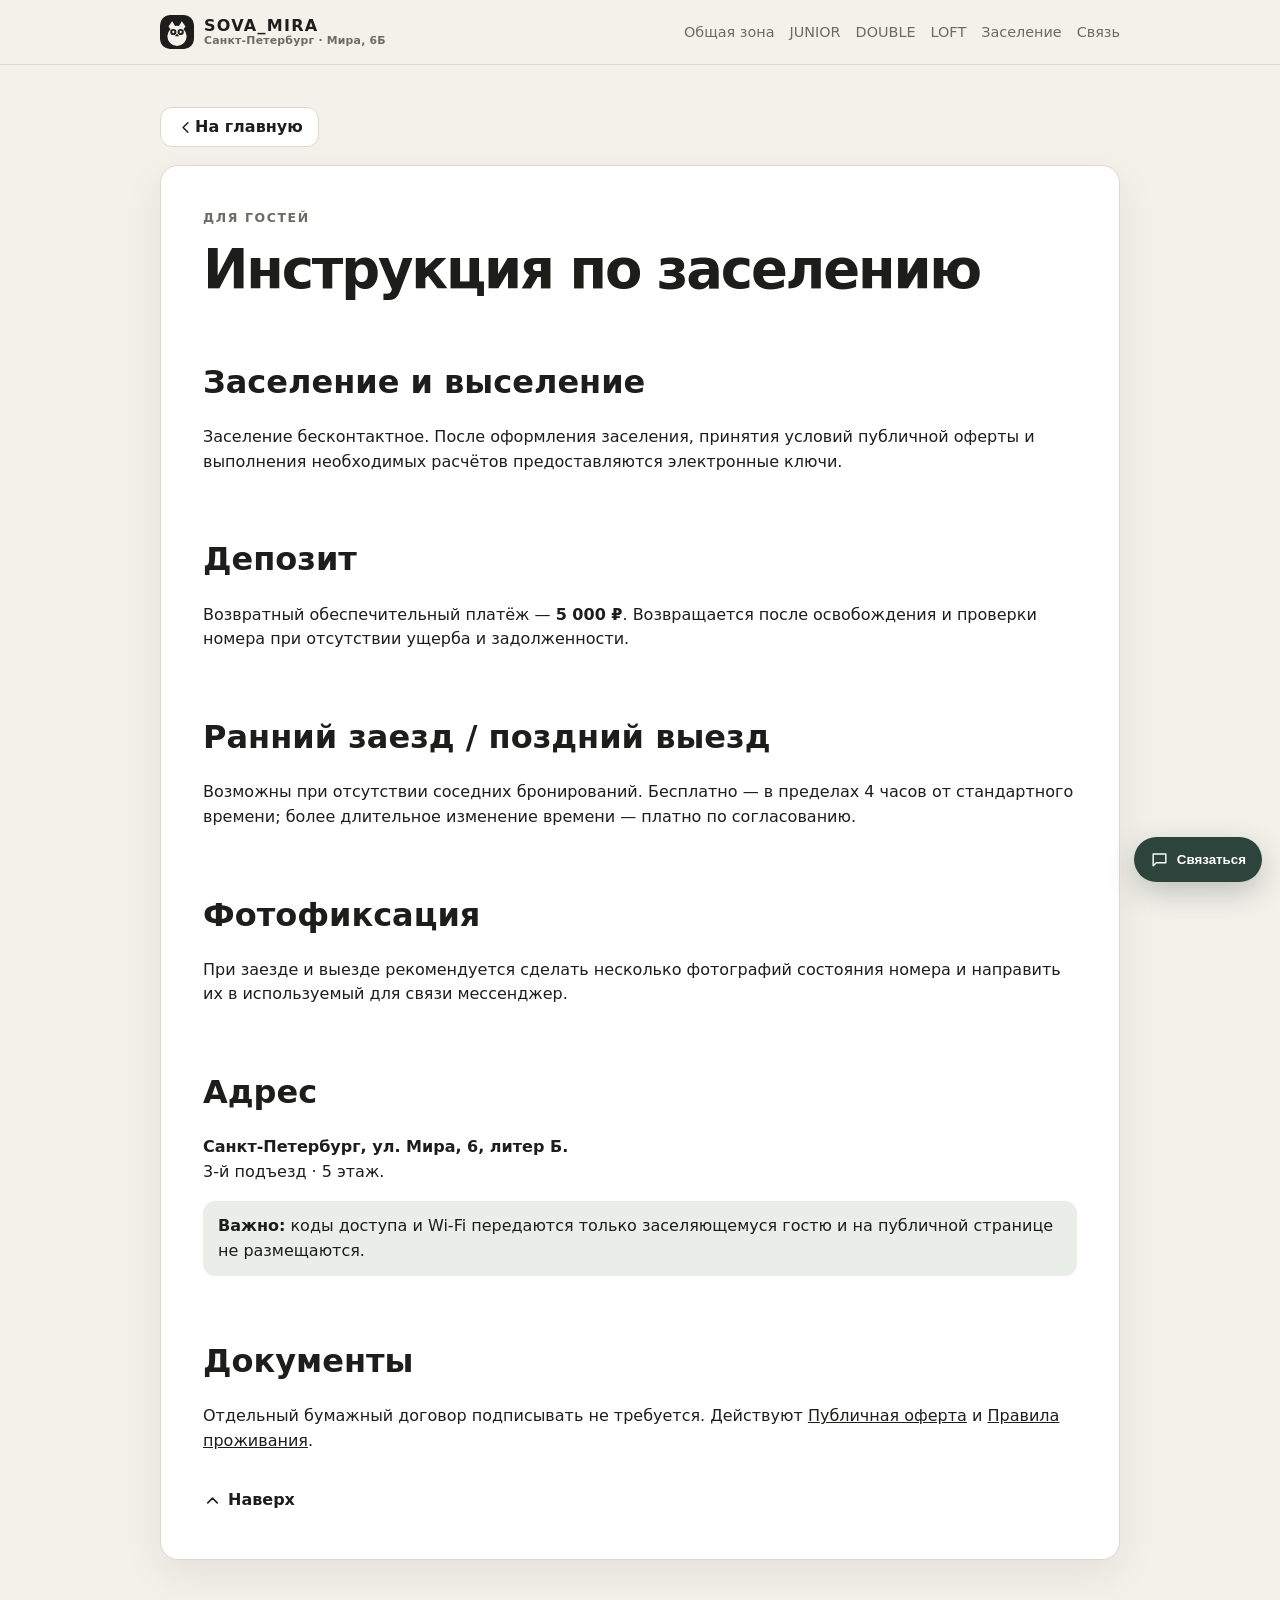
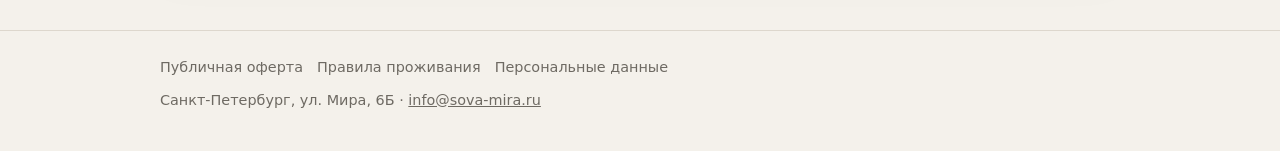
==== checkin/index.html @ 156032dc "Публикация последней версии сайта SITE4" ====
<!doctype html><html lang="ru"><head><meta charset="utf-8"><meta name="viewport" content="width=device-width,initial-scale=1"><title>Инструкция по заселению — SOVA_MIRA</title><link rel="stylesheet" href="/assets/styles.css"><link rel="icon" href="/favicon.svg" type="image/svg+xml"></head><body><header><div class="wrap nav">
<a class="brand" href="/"><img src="/assets/logo.svg" alt="SOVA_MIRA"><span class="brand-copy"><span>SOVA_MIRA</span><small>Санкт-Петербург · Мира, 6Б</small></span></a>
<button class="nav-toggle" aria-label="Меню"><span class="icon"><svg viewBox="0 0 24 24" aria-hidden="true"><path d="M4 7h16M4 12h16M4 17h16" fill="none" stroke="currentColor" stroke-width="1.9" stroke-linecap="round"/></svg></span></button>
<nav>
<a href="/common/">Общая зона</a><a href="/junior/">JUNIOR</a><a href="/double/">DOUBLE</a><a href="/loft/">LOFT</a><a href="/checkin/">Заселение</a><a href="/#contact">Связь</a>
</nav></div></header><main><div class="wrap"><div class="room-actions"><a class="btn" href="/"><span class="icon"><svg viewBox="0 0 24 24" aria-hidden="true"><path d="M15 18 9 12l6-6" fill="none" stroke="currentColor" stroke-width="1.9" stroke-linecap="round" stroke-linejoin="round"/></svg></span> На главную</a></div><article class="doc" id="top"><div class="kicker">Для гостей</div><h1>Инструкция по заселению</h1>
<h2 id="sec-1">Заселение и выселение</h2><p>Заселение бесконтактное. После оформления заселения, принятия условий публичной оферты и выполнения необходимых расчётов предоставляются электронные ключи.</p>
<h2 id="sec-2">Депозит</h2><p>Возвратный обеспечительный платёж — <strong>5 000 ₽</strong>. Возвращается после освобождения и проверки номера при отсутствии ущерба и задолженности.</p>
<h2 id="sec-3">Ранний заезд / поздний выезд</h2><p>Возможны при отсутствии соседних бронирований. Бесплатно — в пределах 4 часов от стандартного времени; более длительное изменение времени — платно по согласованию.</p>
<h2 id="sec-4">Фотофиксация</h2><p>При заезде и выезде рекомендуется сделать несколько фотографий состояния номера и направить их в используемый для связи мессенджер.</p>
<h2 id="sec-5">Адрес</h2><p><strong>Санкт-Петербург, ул. Мира, 6, литер Б.</strong><br>3-й подъезд · 5 этаж.</p>
<div class="note"><strong>Важно:</strong> коды доступа и Wi‑Fi передаются только заселяющемуся гостю и на публичной странице не размещаются.</div>
<h2 id="sec-6">Документы</h2><p>Отдельный бумажный договор подписывать не требуется. Действуют <a href="/oferta/">Публичная оферта</a> и <a href="/rules/">Правила проживания</a>.</p><a class="back-top" href="#top"><span class="icon"><svg viewBox="0 0 24 24" aria-hidden="true"><path d="m6 15 6-6 6 6" fill="none" stroke="currentColor" stroke-width="1.9" stroke-linecap="round" stroke-linejoin="round"/></svg></span> Наверх</a></article></div></main><footer><div class="wrap"><div class="footer-links"><a href="/oferta/">Публичная оферта</a><a href="/rules/">Правила проживания</a><a href="/privacy/">Персональные данные</a></div><div>Санкт-Петербург, ул. Мира, 6Б · <a href="mailto:info@sova-mira.ru">info@sova-mira.ru</a></div></div></footer><div class="floating-contact">
<div class="contact-pop">
<a href="tel:+79219409871">MAX / звонок</a>
<a href="tg://resolve?phone=79219409871">Telegram</a>
<a href="https://wa.me/79219409871" target="_blank" rel="noopener">WhatsApp</a>
<a href="sms:+79219409871">SMS</a>
<a href="mailto:info@sova-mira.ru">E-mail</a>
</div>
<button type="button" data-contact-toggle><span class="icon"><svg viewBox="0 0 24 24" aria-hidden="true"><path d="M4 5h16v11H8l-4 4z" fill="none" stroke="currentColor" stroke-width="1.8" stroke-linejoin="round"/></svg></span> Связаться</button>
</div><script src="/assets/site.js"></script></body></html>
---- assets/styles.css ----
:root{--bg:#f4f1eb;--paper:#fff;--text:#1d1d1b;--muted:#6e6a63;--line:#ddd7cd;--accent:#2c443c;--soft:#e9eee9;--shadow:0 14px 40px rgba(36,31,25,.08)}
*{box-sizing:border-box}html{scroll-behavior:smooth}body{margin:0;background:var(--bg);color:var(--text);font-family:Inter,system-ui,-apple-system,BlinkMacSystemFont,"Segoe UI",Arial,sans-serif;line-height:1.55}
a{color:inherit}.wrap{width:min(960px,calc(100% - 28px));margin:auto}header{position:sticky;top:0;z-index:30;border-bottom:1px solid rgba(221,215,205,.9);background:rgba(244,241,235,.94);backdrop-filter:blur(12px)}
.nav{min-height:64px;display:flex;align-items:center;justify-content:space-between;gap:20px}.brand{text-decoration:none;font-weight:850;letter-spacing:.09em}nav{display:flex;gap:15px;flex-wrap:wrap}nav a{text-decoration:none;color:var(--muted);font-size:.9rem}
main{padding:42px 0 70px}.hero{padding:22px 0 28px}.kicker{text-transform:uppercase;letter-spacing:.13em;font-size:.78rem;font-weight:800;color:var(--muted)}h1{font-size:clamp(2.25rem,7vw,4.7rem);line-height:1;margin:.28em 0 .25em;letter-spacing:-.04em}h2{font-size:clamp(1.35rem,3vw,2rem);margin:0 0 .55em}.lead{max-width:720px;color:var(--muted);font-size:1.08rem}
.panel{background:var(--paper);border:1px solid var(--line);border-radius:18px;box-shadow:var(--shadow);padding:22px}.grid{display:grid;grid-template-columns:repeat(2,1fr);gap:14px}.link-card{display:flex;justify-content:space-between;align-items:center;gap:16px;text-decoration:none;background:var(--paper);border:1px solid var(--line);padding:18px 19px;border-radius:15px;box-shadow:0 8px 24px rgba(36,31,25,.05)}
.link-card small{display:block;color:var(--muted);margin-top:3px}.arrow{font-size:1.3rem;color:var(--muted)}.section{margin-top:28px}.contacts{display:flex;gap:10px;flex-wrap:wrap;margin-top:14px}.btn{display:inline-flex;align-items:center;justify-content:center;min-height:44px;padding:0 15px;border-radius:12px;border:1px solid var(--line);background:var(--paper);text-decoration:none;font-weight:750}.btn.primary{background:var(--accent);color:#fff;border-color:var(--accent)}.muted{color:var(--muted)}.note{padding:13px 15px;background:var(--soft);border-radius:12px;margin-top:16px}
.facts{display:flex;flex-wrap:wrap;gap:8px;margin:14px 0 22px}.fact{background:var(--soft);padding:7px 10px;border-radius:999px;font-size:.88rem}.gallery{display:grid;grid-template-columns:repeat(3,1fr);gap:10px}.gallery a{display:block;overflow:hidden;border-radius:13px;background:#ddd;aspect-ratio:4/3}.gallery img{width:100%;height:100%;object-fit:cover;display:block}.gallery a:first-child{grid-column:span 2;grid-row:span 2}.details{margin-top:26px}.doc{background:var(--paper);border:1px solid var(--line);border-radius:18px;padding:clamp(20px,4vw,42px);box-shadow:var(--shadow)}.doc h1{font-size:clamp(2rem,6vw,3.4rem)}.doc h2{margin-top:1.9em}.doc p{margin:.6em 0}
footer{border-top:1px solid var(--line);padding:25px 0 40px;color:var(--muted);font-size:.9rem}.footer-links{display:flex;gap:14px;flex-wrap:wrap;margin-bottom:10px}.footer-links a{text-decoration:none}
@media(max-width:720px){.nav{align-items:flex-start;flex-direction:column;padding:14px 0}nav{gap:11px}main{padding-top:26px}.grid{grid-template-columns:1fr}.gallery{grid-template-columns:repeat(2,1fr)}.gallery a:first-child{grid-column:span 2;grid-row:span 1;aspect-ratio:16/10}}


/* --- UI polish v2 --- */
.brand{display:flex;align-items:center;gap:10px}
.brand img{width:34px;height:34px;border-radius:10px;display:block}
.brand-copy{display:flex;flex-direction:column;line-height:1.02}
.brand-copy span:first-child{font-weight:850;letter-spacing:.08em}
.brand-copy small{font-size:.68rem;letter-spacing:.02em;color:var(--muted);font-weight:600}
.icon{width:19px;height:19px;display:inline-flex;vertical-align:-4px;flex:0 0 auto}
.icon svg{width:100%;height:100%;display:block}
.nav-toggle{display:none;border:1px solid var(--line);background:var(--paper);border-radius:10px;width:42px;height:42px;align-items:center;justify-content:center;color:var(--text)}
.thumb-card{display:grid;grid-template-columns:88px 1fr auto;align-items:center;gap:14px;padding:10px 14px}
.thumb-card img{width:88px;height:66px;object-fit:cover;border-radius:11px;display:block}
.quick-title{display:flex;align-items:center;gap:8px}
.fact{display:inline-flex;align-items:center;gap:7px}
.room-actions{display:flex;gap:10px;flex-wrap:wrap;margin:0 0 18px}
.room-actions .btn{min-height:40px}
.map-link{display:inline-flex;gap:8px;align-items:center;font-weight:700;text-decoration:none}
.gallery-preview{display:grid;grid-template-columns:2fr 1fr 1fr;grid-auto-rows:190px;gap:10px}
.gallery-preview a{overflow:hidden;border-radius:14px;background:#ddd;position:relative}
.gallery-preview a:first-child{grid-row:span 2}
.gallery-preview img{width:100%;height:100%;object-fit:cover;display:block}
.gallery-preview .more{position:absolute;right:10px;bottom:10px;background:rgba(0,0,0,.68);color:white;padding:7px 10px;border-radius:999px;font-size:.85rem;font-weight:750}
.lightbox{position:fixed;inset:0;background:rgba(12,12,12,.94);z-index:200;display:none;align-items:center;justify-content:center;padding:24px}
.lightbox.open{display:flex}
.lightbox img{max-width:min(92vw,1500px);max-height:84vh;object-fit:contain}
.lightbox-btn{position:absolute;border:0;background:rgba(255,255,255,.12);color:#fff;width:46px;height:46px;border-radius:50%;display:flex;align-items:center;justify-content:center;font-size:1.4rem}
.lightbox-close{top:18px;right:18px}
.lightbox-prev{left:18px;top:50%;transform:translateY(-50%)}
.lightbox-next{right:18px;top:50%;transform:translateY(-50%)}
.lightbox-count{position:absolute;bottom:18px;left:50%;transform:translateX(-50%);color:#fff;font-size:.9rem;background:rgba(255,255,255,.1);padding:7px 10px;border-radius:999px}
.floating-contact{position:fixed;right:18px;bottom:18px;z-index:90}
.floating-contact>button{border:0;background:var(--accent);color:white;border-radius:999px;padding:13px 16px;font-weight:800;box-shadow:0 10px 30px rgba(46,68,60,.28);display:flex;align-items:center;gap:8px}
.contact-pop{position:absolute;right:0;bottom:58px;display:none;background:var(--paper);border:1px solid var(--line);border-radius:15px;padding:10px;box-shadow:var(--shadow);min-width:180px}
.contact-pop.open{display:grid;gap:7px}
.contact-pop a{text-decoration:none;padding:9px 10px;border-radius:9px}
.contact-pop a:hover{background:var(--soft)}
.legal-toc{display:flex;gap:8px;flex-wrap:wrap;margin:14px 0 24px}
.legal-toc a{font-size:.86rem;text-decoration:none;background:var(--soft);padding:7px 10px;border-radius:999px}
.back-top{display:inline-flex;align-items:center;gap:6px;margin-top:24px;text-decoration:none;font-weight:750}
.logo-hero{display:flex;align-items:center;gap:14px}
.logo-hero img{width:58px;height:58px;border-radius:16px}
@media(max-width:720px){
  .nav{flex-direction:row;align-items:center;padding:12px 0}
  .nav-toggle{display:flex}
  nav{position:absolute;left:15px;right:15px;top:68px;display:none;flex-direction:column;background:var(--paper);border:1px solid var(--line);border-radius:14px;padding:12px;box-shadow:var(--shadow)}
  nav.open{display:flex}
  .brand-copy small{display:none}
  .thumb-card{grid-template-columns:74px 1fr auto}
  .thumb-card img{width:74px;height:58px}
  .gallery-preview{grid-template-columns:1fr 1fr;grid-auto-rows:150px}
  .gallery-preview a:first-child{grid-column:span 2;grid-row:auto;height:220px}
  .floating-contact{right:12px;bottom:12px}
  .lightbox-prev{left:8px}.lightbox-next{right:8px}
}
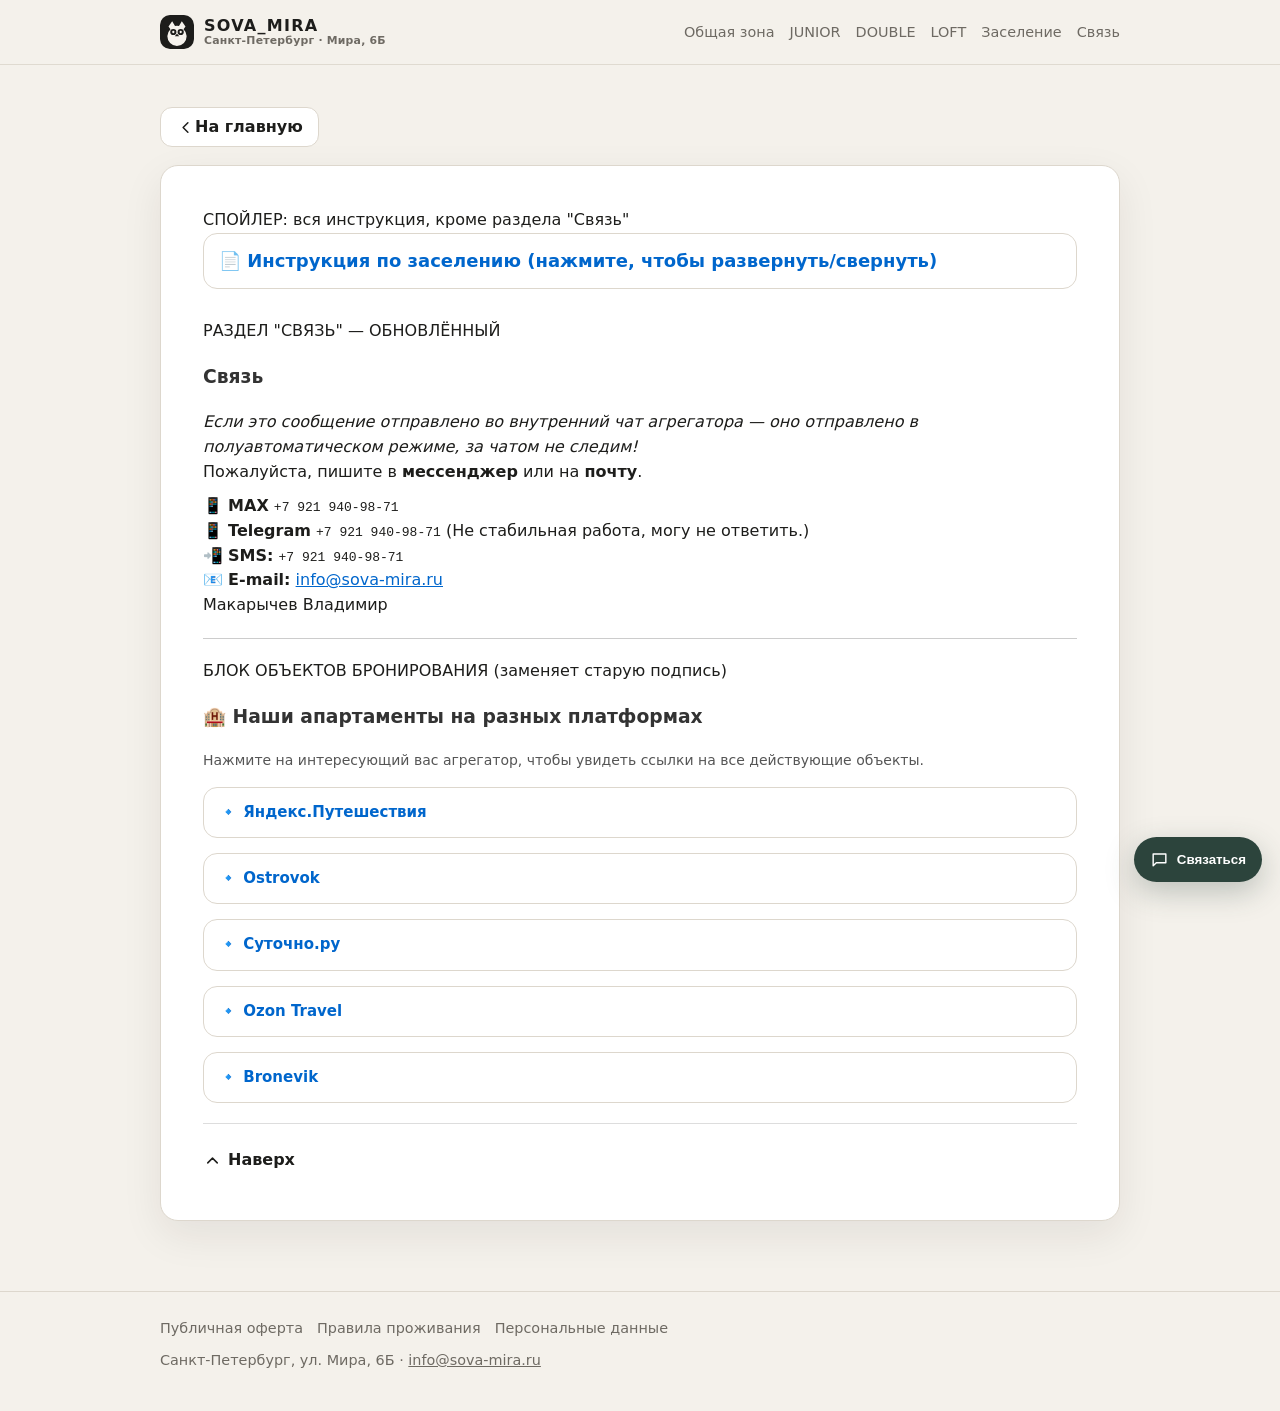
==== commit d0c27434: "Публикация SITE5" ====
--- a/checkin/index.html
+++ b/checkin/index.html
@@ -1,22 +1,131 @@
-<!doctype html><html lang="ru"><head><meta charset="utf-8"><meta name="viewport" content="width=device-width,initial-scale=1"><title>Инструкция по заселению — SOVA_MIRA</title><link rel="stylesheet" href="/assets/styles.css"><link rel="icon" href="/favicon.svg" type="image/svg+xml"></head><body><header><div class="wrap nav">
-<a class="brand" href="/"><img src="/assets/logo.svg" alt="SOVA_MIRA"><span class="brand-copy"><span>SOVA_MIRA</span><small>Санкт-Петербург · Мира, 6Б</small></span></a>
-<button class="nav-toggle" aria-label="Меню"><span class="icon"><svg viewBox="0 0 24 24" aria-hidden="true"><path d="M4 7h16M4 12h16M4 17h16" fill="none" stroke="currentColor" stroke-width="1.9" stroke-linecap="round"/></svg></span></button>
+<!DOCTYPE html>
+<html lang="ru"><head><meta charset="utf-8"/><meta content="width=device-width,initial-scale=1" name="viewport"/><title>Инструкция по заселению — SOVA_MIRA</title><link href="/assets/styles.css" rel="stylesheet"/><link href="/favicon.svg" rel="icon" type="image/svg+xml"/></head><body><header><div class="wrap nav">
+<a class="brand" href="/"><img alt="SOVA_MIRA" src="/assets/logo.svg"/><span class="brand-copy"><span>SOVA_MIRA</span><small>Санкт-Петербург · Мира, 6Б</small></span></a>
+<button aria-label="Меню" class="nav-toggle"><span class="icon"><svg aria-hidden="true" viewbox="0 0 24 24"><path d="M4 7h16M4 12h16M4 17h16" fill="none" stroke="currentColor" stroke-linecap="round" stroke-width="1.9"></path></svg></span></button>
 <nav>
 <a href="/common/">Общая зона</a><a href="/junior/">JUNIOR</a><a href="/double/">DOUBLE</a><a href="/loft/">LOFT</a><a href="/checkin/">Заселение</a><a href="/#contact">Связь</a>
-</nav></div></header><main><div class="wrap"><div class="room-actions"><a class="btn" href="/"><span class="icon"><svg viewBox="0 0 24 24" aria-hidden="true"><path d="M15 18 9 12l6-6" fill="none" stroke="currentColor" stroke-width="1.9" stroke-linecap="round" stroke-linejoin="round"/></svg></span> На главную</a></div><article class="doc" id="top"><div class="kicker">Для гостей</div><h1>Инструкция по заселению</h1>
-<h2 id="sec-1">Заселение и выселение</h2><p>Заселение бесконтактное. После оформления заселения, принятия условий публичной оферты и выполнения необходимых расчётов предоставляются электронные ключи.</p>
-<h2 id="sec-2">Депозит</h2><p>Возвратный обеспечительный платёж — <strong>5 000 ₽</strong>. Возвращается после освобождения и проверки номера при отсутствии ущерба и задолженности.</p>
-<h2 id="sec-3">Ранний заезд / поздний выезд</h2><p>Возможны при отсутствии соседних бронирований. Бесплатно — в пределах 4 часов от стандартного времени; более длительное изменение времени — платно по согласованию.</p>
-<h2 id="sec-4">Фотофиксация</h2><p>При заезде и выезде рекомендуется сделать несколько фотографий состояния номера и направить их в используемый для связи мессенджер.</p>
-<h2 id="sec-5">Адрес</h2><p><strong>Санкт-Петербург, ул. Мира, 6, литер Б.</strong><br>3-й подъезд · 5 этаж.</p>
-<div class="note"><strong>Важно:</strong> коды доступа и Wi‑Fi передаются только заселяющемуся гостю и на публичной странице не размещаются.</div>
-<h2 id="sec-6">Документы</h2><p>Отдельный бумажный договор подписывать не требуется. Действуют <a href="/oferta/">Публичная оферта</a> и <a href="/rules/">Правила проживания</a>.</p><a class="back-top" href="#top"><span class="icon"><svg viewBox="0 0 24 24" aria-hidden="true"><path d="m6 15 6-6 6 6" fill="none" stroke="currentColor" stroke-width="1.9" stroke-linecap="round" stroke-linejoin="round"/></svg></span> Наверх</a></article></div></main><footer><div class="wrap"><div class="footer-links"><a href="/oferta/">Публичная оферта</a><a href="/rules/">Правила проживания</a><a href="/privacy/">Персональные данные</a></div><div>Санкт-Петербург, ул. Мира, 6Б · <a href="mailto:info@sova-mira.ru">info@sova-mira.ru</a></div></div></footer><div class="floating-contact">
+</nav></div></header><main><div class="wrap"><div class="room-actions">
+<a class="btn" href="/">
+<span class="icon"><svg aria-hidden="true" viewbox="0 0 24 24"><path d="M15 18 9 12l6-6" fill="none" stroke="currentColor" stroke-linecap="round" stroke-linejoin="round" stroke-width="1.9"></path></svg></span>
+    На главную
+  </a>
+</div><article class="doc canonical-instruction" id="top">
+ СПОЙЛЕР: вся инструкция, кроме раздела "Связь" 
+<details style="margin-bottom: 30px;">
+<summary style="font-size: 18px; font-weight: bold; cursor: pointer; color: #0066cc;">📄 Инструкция по заселению (нажмите, чтобы развернуть/свернуть)</summary>
+<div style="margin-top: 20px;">
+<h2 style="color: #333;">Инструкция по заселению</h2>
+<p><strong>Добрый день.</strong><br/>Для оформления заселения необходимы данные Нанимателя: Ф.И.О., серия и номер паспорта, дата выдачи, а также мобильный телефон для привязки электронных ключей.<br/>Отдельный бумажный договор подписывать не требуется. Условия краткосрочного найма оформлены в виде публичной оферты.</p>
+<h3 style="color: #333;">Заселение / выселение</h3>
+<p>Бесконтактно. После оформления заселения, принятия условий публичной оферты и выполнения необходимых расчётов вам предоставляется набор электронных ключей к электронным замкам, после чего вы самостоятельно заселяетесь / живёте / выселяетесь.</p>
+<h3 style="color: #333;">Депозит и оплата</h3>
+<p>В договоре прописан депозит <strong>5 000 руб.</strong> Он переводится на карту Сбербанка при заселении и возвращается после уборки номера (как правило, на следующий день).</p>
+<p><strong>Карта Сбербанка для оплаты депозита и проживания (если не оплачено):</strong><br/>
+<code style="background: #f4f4f4; padding: 4px 6px; font-size: 16px;">2202 2082 6195 1793</code><br/>
+    Получатель: <strong>Макарычев Владимир Михайлович</strong></p><p style="background:#fff4e5; border-left:4px solid #d97706; padding:10px 12px; margin:16px 0;"><strong>Важно:</strong> в помещении строго запрещены шумные вечеринки, нахождение несогласованных посетителей, курение, кальяны, крепкий алкоголь и любые животные. Полные правила: <a href="https://sova-mira.ru/rules/" target="_blank">sova-mira.ru/rules/</a></p>
+<h3 style="color: #333;">Раннее заселение / позднее выселение</h3>
+<ul>
+<li><strong>Раннее заселение</strong> – бесплатно, если заезд происходит <strong>не ранее чем за 4 часа</strong> до обычного времени заселения. При более раннем заезде – платно.</li>
+<li><strong>Позднее выселение</strong> – бесплатно, если выезд происходит <strong>не позднее чем через 4 часа</strong> после обычного времени выселения. При более позднем – платно.</li>
+<li>Бесплатная услуга возможна только если номер свободен (нет брони до / после).</li>
+</ul>
+<h3 style="color: #333;">Что есть в номере</h3>
+<p>Мини-бар, фен, отпариватель, электрическая сушилка для обуви, увлажнитель, электросушка для полотенец, часы, кондиционер, телевизор, фумигатор, набор для шитья, ложка для обуви, пара плечиков для одежды, пара зонтов.</p>
+<h3 style="color: #333;">Wi‑Fi</h3>
+<ul>
+<li><strong>SOVA_MIRA</strong> — пароль: <code>sosiska0</code></li>
+<li><strong>SOVA_MIRA_5G</strong> (5 ГГц, на случай глушения сигнала; актуально в праздники и массовые мероприятия) — пароль: <code>sosiska1</code></li>
+</ul>
+<h3 style="color: #333;">Фотофиксация номера</h3>
+<p>При заезде и выезде сделайте несколько фотографий состояния номера и пришлите их в этот мессенджер. Мы ведём учёт / фотофиксацию состояния номера.</p>
+<h3 style="color: #333;">Как попасть (адрес и вход)</h3>
+<p><strong>Санкт-Петербург, ул. Мира 6, литер Б.</strong> Отдельно стоящий дом во дворе.<br/>
+    ➜ 3‑й подъезд, домофон <code>76</code> (вызов / автоответ)<br/>
+    ➜ 5 этаж, чёрная металлическая дверь с кодовым замком.</p>
+<p><strong>Правила пользования замком:</strong></p>
+<ul>
+<li>После ввода пароля завершайте его символом <strong>#</strong>.</li>
+<li>Придерживайте входную дверь, чтобы собачка замка успела зайти в затвор.</li>
+<li>После закрытия замок голосом оповещает, что закрыт.</li>
+<li>Кодовый замок-ручка в номер сам блокируется через 120 секунд. Действий по его блокировке не требуется.</li>
+</ul>
+<h3 style="color: #333;">Оферта и правила проживания</h3>
+<p>До получения электронных ключей необходимо ознакомиться с условиями публичной оферты SOVA_MIRA и правилами проживания.<br/><a href="https://sova-mira.ru/oferta/" target="_blank">Публичная оферта</a> · <a href="https://sova-mira.ru/rules/" target="_blank">Правила проживания</a> · <a href="https://sova-mira.ru/privacy/" target="_blank">Политика обработки персональных данных</a><br/>Оплата бронирования / депозита, письменное подтверждение согласия либо фактическое заселение после предоставления ссылки на оферту означает принятие её условий.<br/><strong>Распечатывать, подписывать и фотографировать отдельный договор не требуется.</strong></p>
+<hr style="border: none; border-top: 1px solid #ddd; margin: 20px 0;"/>
+<p style="font-size: 12px; color: #666;">* Эта часть инструкции свёрнута для удобства, но вы можете развернуть её в любой момент.</p>
+</div>
+</details>
+ РАЗДЕЛ "СВЯЗЬ" — ОБНОВЛЁННЫЙ 
+<div style="margin-top: 10px;">
+<h3 style="color: #333;">Связь</h3>
+<p><em>Если это сообщение отправлено во внутренний чат агрегатора — оно отправлено в полуавтоматическом режиме, за чатом не следим!</em><br/>
+  Пожалуйста, пишите в <strong>мессенджер</strong> или на <strong>почту</strong>.</p>
+<p>
+    📱 <strong>MAX</strong> <code>+7 921 940-98-71</code><br/>
+    📱 <strong>Telegram</strong> <code>+7 921 940-98-71</code> (Не стабильная работа, могу не ответить.)<br/>
+    📲 <strong>SMS:</strong> <code>+7 921 940-98-71</code><br/>
+    📧 <strong>E-mail:</strong> <a href="mailto:info@sova-mira.ru" style="color: #0066cc;">info@sova-mira.ru</a><br/>
+    Макарычев Владимир
+  </p>
+<hr style="border: none; border-top: 1px solid #ccc; margin: 20px 0;"/>
+</div>
+ БЛОК ОБЪЕКТОВ БРОНИРОВАНИЯ (заменяет старую подпись) 
+<div style="margin-top: 10px;">
+<h3 style="color: #333;">🏨 Наши апартаменты на разных платформах</h3>
+<p style="font-size: 14px; color: #555; margin-bottom: 15px;">Нажмите на интересующий вас агрегатор, чтобы увидеть ссылки на все действующие объекты.</p>
+<!-- 1. Яндекс.Путешествия -->
+<details style="margin-bottom: 15px;">
+<summary style="font-weight: bold; cursor: pointer; color: #0066cc; font-size: 15px;">🔹 Яндекс.Путешествия</summary>
+<div style="margin-top: 10px; margin-left: 20px;">
+<div style="margin-bottom: 8px;"><a href="https://travel.yandex.ru/hotels/saint-petersburg/sova-mira-uiutnyi-junior/" style="color: #0066cc; text-decoration: underline; font-size: 14px;" target="_blank">Апартаменты Sova_Mira Уютный Junior</a></div>
+<div style="margin-bottom: 8px;"><a href="https://travel.yandex.ru/hotels/saint-petersburg/sova-mira-dvukhkomnatnyi-duble/" style="color: #0066cc; text-decoration: underline; font-size: 14px;" target="_blank">Апартаменты Sova_Mira Двухкомнатный Double</a></div>
+<div style="margin-bottom: 8px;"><a href="https://travel.yandex.ru/hotels/saint-petersburg/sova-mira-dvukh-zonnyi-loft/" style="color: #0066cc; text-decoration: underline; font-size: 14px;" target="_blank">Апартаменты Sova_Mira Двух-зонный Loft</a></div>
+</div>
+</details>
+<!-- 2. Ostrovok -->
+<details style="margin-bottom: 15px;">
+<summary style="font-weight: bold; cursor: pointer; color: #0066cc; font-size: 15px;">🔹 Ostrovok</summary>
+<div style="margin-top: 10px; margin-left: 20px;">
+<div style="margin-bottom: 8px;"><a href="https://ostrovok.ru/hotel/russia/st._petersburg/mid13394141/sova_mira_apartment_1/" style="color: #0066cc; text-decoration: underline; font-size: 14px;" target="_blank">Апартаменты Sova_Mira Уютный Junior</a></div>
+<div style="margin-bottom: 8px;"><a href="https://ostrovok.ru/hotel/russia/st._petersburg/mid13394137/sova_mira_apartment_2/" style="color: #0066cc; text-decoration: underline; font-size: 14px;" target="_blank">Апартаменты Sova_Mira Двухкомнатный Double</a></div>
+<div style="margin-bottom: 8px;"><a href="https://ostrovok.ru/hotel/russia/st._petersburg/mid13126610/sova_mira_mini_hotel/" style="color: #0066cc; text-decoration: underline; font-size: 14px;" target="_blank">Апартаменты Sova_Mira Двух-зонный Loft</a></div>
+</div>
+</details>
+<!-- 3. Суточно.ру -->
+<details style="margin-bottom: 15px;">
+<summary style="font-weight: bold; cursor: pointer; color: #0066cc; font-size: 15px;">🔹 Суточно.ру</summary>
+<div style="margin-top: 10px; margin-left: 20px;">
+<div style="margin-bottom: 8px;"><a href="https://sutochno.ru/front/searchapp/detail/1918949?host_id=12384452&amp;host_device=PC&amp;guest_id=" style="color: #0066cc; text-decoration: underline; font-size: 14px;" target="_blank">Апартаменты Sova_Mira Уютный Junior</a></div>
+<div style="margin-bottom: 8px;"><a href="https://sutochno.ru/front/searchapp/detail/1919019?host_id=12384452&amp;host_device=PC&amp;guest_id=" style="color: #0066cc; text-decoration: underline; font-size: 14px;" target="_blank">Апартаменты Sova_Mira Двухкомнатный Double</a></div>
+<div style="margin-bottom: 8px;"><a href="https://sutochno.ru/front/searchapp/detail/1918983?host_id=12384452&amp;host_device=PC&amp;guest_id=" style="color: #0066cc; text-decoration: underline; font-size: 14px;" target="_blank">Апартаменты Sova_Mira Двух-зонный Loft</a></div>
+</div>
+</details>
+<!-- 4. Ozon Travel -->
+<details style="margin-bottom: 15px;">
+<summary style="font-weight: bold; cursor: pointer; color: #0066cc; font-size: 15px;">🔹 Ozon Travel</summary>
+<div style="margin-top: 10px; margin-left: 20px;">
+<div style="margin-bottom: 8px;"><a href="https://www.ozon.ru/travel/hotels/product/1787957824/" style="color: #0066cc; text-decoration: underline; font-size: 14px;" target="_blank">Апартаменты SOVA_MIRA (общая страница)</a></div>
+</div>
+</details>
+<!-- 5. Bronevik -->
+<details style="margin-bottom: 15px;">
+<summary style="font-weight: bold; cursor: pointer; color: #0066cc; font-size: 15px;">🔹 Bronevik</summary>
+<div style="margin-top: 10px; margin-left: 20px;">
+<div style="margin-bottom: 8px;"><a href="https://bronevik.com/ru/hotel/russia/saint-petersburg/sova-mira" style="color: #0066cc; text-decoration: underline; font-size: 14px;" target="_blank">Апартаменты SOVA_MIRA (общая страница)</a></div>
+</div>
+</details>
+<hr style="border: none; border-top: 1px solid #ddd; margin: 20px 0 0 0;"/>
+</div>
+<a class="back-top" href="#top">
+<span class="icon"><svg aria-hidden="true" viewbox="0 0 24 24"><path d="m6 15 6-6 6 6" fill="none" stroke="currentColor" stroke-linecap="round" stroke-linejoin="round" stroke-width="1.9"></path></svg></span>
+  Наверх
+</a></article></div></main><footer><div class="wrap"><div class="footer-links"><a href="/oferta/">Публичная оферта</a><a href="/rules/">Правила проживания</a><a href="/privacy/">Персональные данные</a></div><div>Санкт-Петербург, ул. Мира, 6Б · <a href="mailto:info@sova-mira.ru">info@sova-mira.ru</a></div></div></footer><div class="floating-contact">
 <div class="contact-pop">
 <a href="tel:+79219409871">MAX / звонок</a>
 <a href="tg://resolve?phone=79219409871">Telegram</a>
-<a href="https://wa.me/79219409871" target="_blank" rel="noopener">WhatsApp</a>
+<a href="https://wa.me/79219409871" rel="noopener" target="_blank">WhatsApp</a>
 <a href="sms:+79219409871">SMS</a>
 <a href="mailto:info@sova-mira.ru">E-mail</a>
 </div>
-<button type="button" data-contact-toggle><span class="icon"><svg viewBox="0 0 24 24" aria-hidden="true"><path d="M4 5h16v11H8l-4 4z" fill="none" stroke="currentColor" stroke-width="1.8" stroke-linejoin="round"/></svg></span> Связаться</button>
+<button data-contact-toggle="" type="button"><span class="icon"><svg aria-hidden="true" viewbox="0 0 24 24"><path d="M4 5h16v11H8l-4 4z" fill="none" stroke="currentColor" stroke-linejoin="round" stroke-width="1.8"></path></svg></span> Связаться</button>
 </div><script src="/assets/site.js"></script></body></html>
--- a/assets/styles.css
+++ b/assets/styles.css
@@ -64,3 +64,14 @@
   .floating-contact{right:12px;bottom:12px}
   .lightbox-prev{left:8px}.lightbox-next{right:8px}
 }
+
+/* Canonical SOVA_MIRA instruction: content is preserved, only presentation changes */
+.canonical-instruction{overflow-wrap:anywhere}
+.canonical-instruction details{border:1px solid var(--line);border-radius:14px;padding:13px 15px;background:#fff}
+.canonical-instruction details+div{margin-top:20px}
+.canonical-instruction summary{list-style:none}
+.canonical-instruction summary::-webkit-details-marker{display:none}
+.canonical-instruction code{overflow-wrap:anywhere}
+.canonical-instruction a{overflow-wrap:anywhere}
+.canonical-instruction h2,.canonical-instruction h3{scroll-margin-top:90px}
+.canonical-instruction details details{margin:12px 0;background:var(--bg)}
